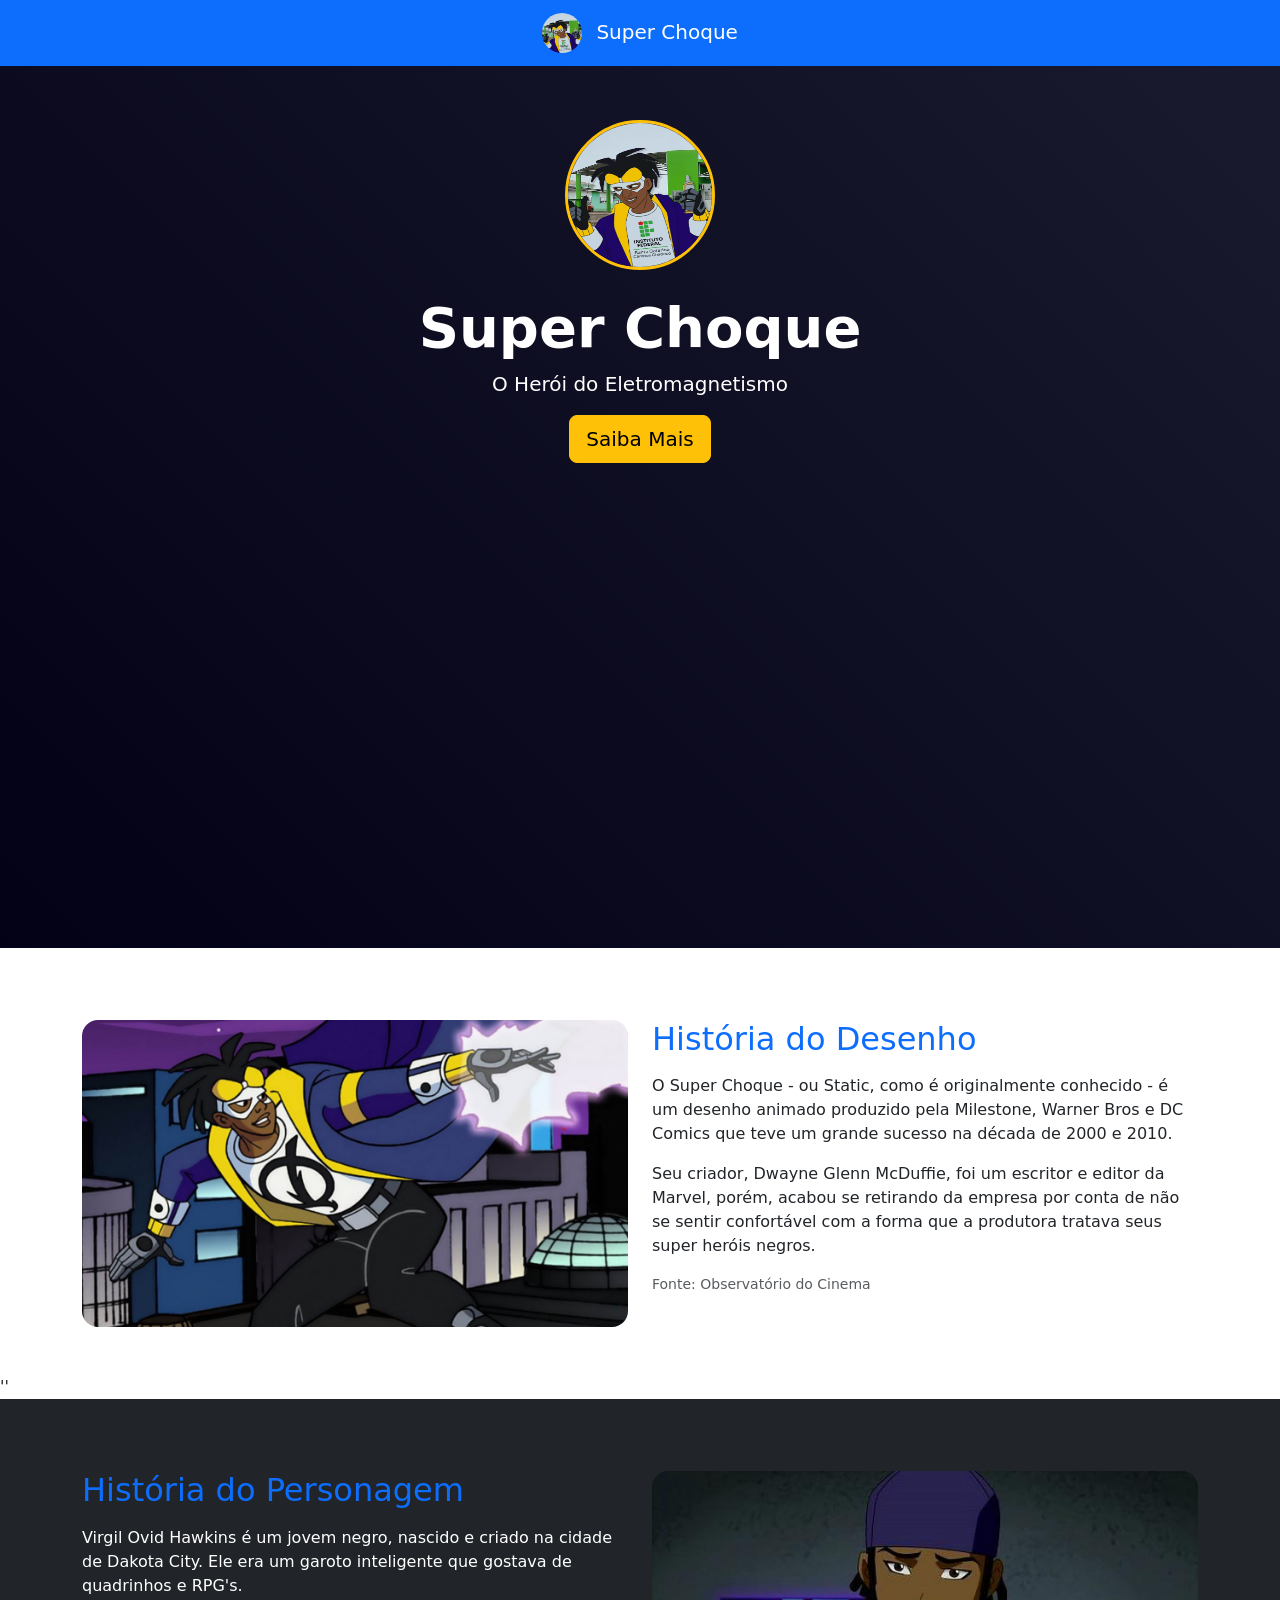
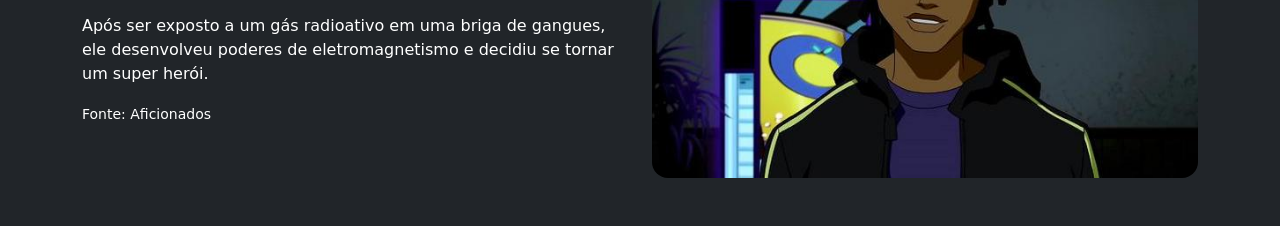
==== site_super_shock/index.html @ 92b4240c "16.3.26 - Super Choque" ====
<!doctype html>
<html lang="pt-br">

<head>
    <meta charset="utf-8">
    <meta name="viewport" content="width=device-width, initial-scale=1">
    <title>Super Choque</title>
    <link href="https://cdn.jsdelivr.net/npm/bootstrap@5.3.8/dist/css/bootstrap.min.css" rel="stylesheet"
        integrity="sha384-sRIl4kxILFvY47J16cr9ZwB07vP4J8+LH7qKQnuqkuIAvNWLzeN8tE5YBujZqJLB" crossorigin="anonymous">
    <link rel="stylesheet" href="css/style.css"/>
</head>

<body>

    <nav class="navbar navbar-dark bg-primary fixed-top">
        <div class="container">
            <a class="navbar-brand mx-auto">
                <img src="img/icone_tela_principal.png" alt="Ícone Super Choque" width="40" height="40"
                    class="rounded-circle me-2">
                Super Choque
            </a>
        </div>
    </nav>

    <header id="inicio" class="hero-section text-center text-white pt-5 mt-5 pb-5">
        <div class="container mt-4">
            <img class="hero-image rounded-circle mb-4" src="img/icone_tela_principal.png" alt="Ícone Super Choque">
            <h1 class="display-4 fw-bold"> Super Choque </h1>
            <p class="lead">O Herói do Eletromagnetismo</p>
            <a href="#" class="btn btn-warning btn-lg">Saiba Mais</a>
        </div>
    </header>

    <!-- História do Desenho -->

    <main>
        <section id="desenho" class="py-5">
            <div class="container">
                <div class="row mt-4">
                    
                    <div class="col-6">
                        <img src="img/historia.jpg" alt="História do Super Choque" class="img-fluid rounded-4 w-100">
                    </div>

                    <div class="col-6">
                        <h2 class="text-primary mb-3">História do Desenho</h2>
                        <p>
                            O Super Choque - ou Static, como é originalmente conhecido - é um desenho animado 
                            produzido pela Milestone, Warner Bros e DC Comics que teve um grande sucesso na 
                            década de 2000 e 2010.
                        </p>
                        <p>
                            Seu criador, Dwayne Glenn McDuffie, foi um escritor e editor da Marvel, porém, acabou se 
                            retirando da empresa por conta de não se sentir confortável com a forma que a 
                            produtora tratava seus super heróis negros.
                        </p>
                        <p class="text-muted small">
                            Fonte: Observatório do Cinema
                        </p>
                    </div>
                </div>
            </div>
        </section>''

        <!-- História do Personagem -->


        <section id="personagem" class="bg-dark text-white py-5">
            <div class="container">
                <div class="row mt-4">

                    <div class="col-6">
                        <h2 class="text-primary mb-3">História do Personagem</h2>
                        <p>
                            Virgil Ovid Hawkins é um jovem negro, nascido e criado na cidade de Dakota City.
                            Ele era um garoto inteligente que gostava de quadrinhos e RPG's. 
                        </p>

                        <p>
                            Após ser exposto a um gás radioativo em uma briga de gangues, ele desenvolveu 
                            poderes de eletromagnetismo e decidiu se tornar um super herói.
                        </p>
                        
                        <p class="text-muted">
                            <small class="text-white">Fonte: Aficionados</small>                     
                        </p>
                    </div>
                                        
                    <div class="col-6">
                        <img src="img/historia2.jpg" alt="História do Super Choque" class="img-fluid rounded-4 w-100">
                    </div>

                </div>
            </div>
        </section>
        
    </main>

    <script src="https://cdn.jsdelivr.net/npm/bootstrap@5.3.8/dist/js/bootstrap.bundle.min.js"
        integrity="sha384-FKyoEForCGlyvwx9Hj09JcYn3nv7wiPVlz7YYwJrWVcXK/BmnVDxM+D2scQbITxI"
        crossorigin="anonymous"></script>
</body>

</html>
---- site_super_shock/css/style.css ----
:root{
    --azul-escuro: #020115;
    --amarelo: #ffc107;

}

.hero-image {
    width: 150px;
    height: 150px;
    border: 3px solid var(--amarelo);
}

.hero-section {
    background: linear-gradient(45deg, var(--azul-escuro), #1a1a2e);
    min-height: 100vh;
}
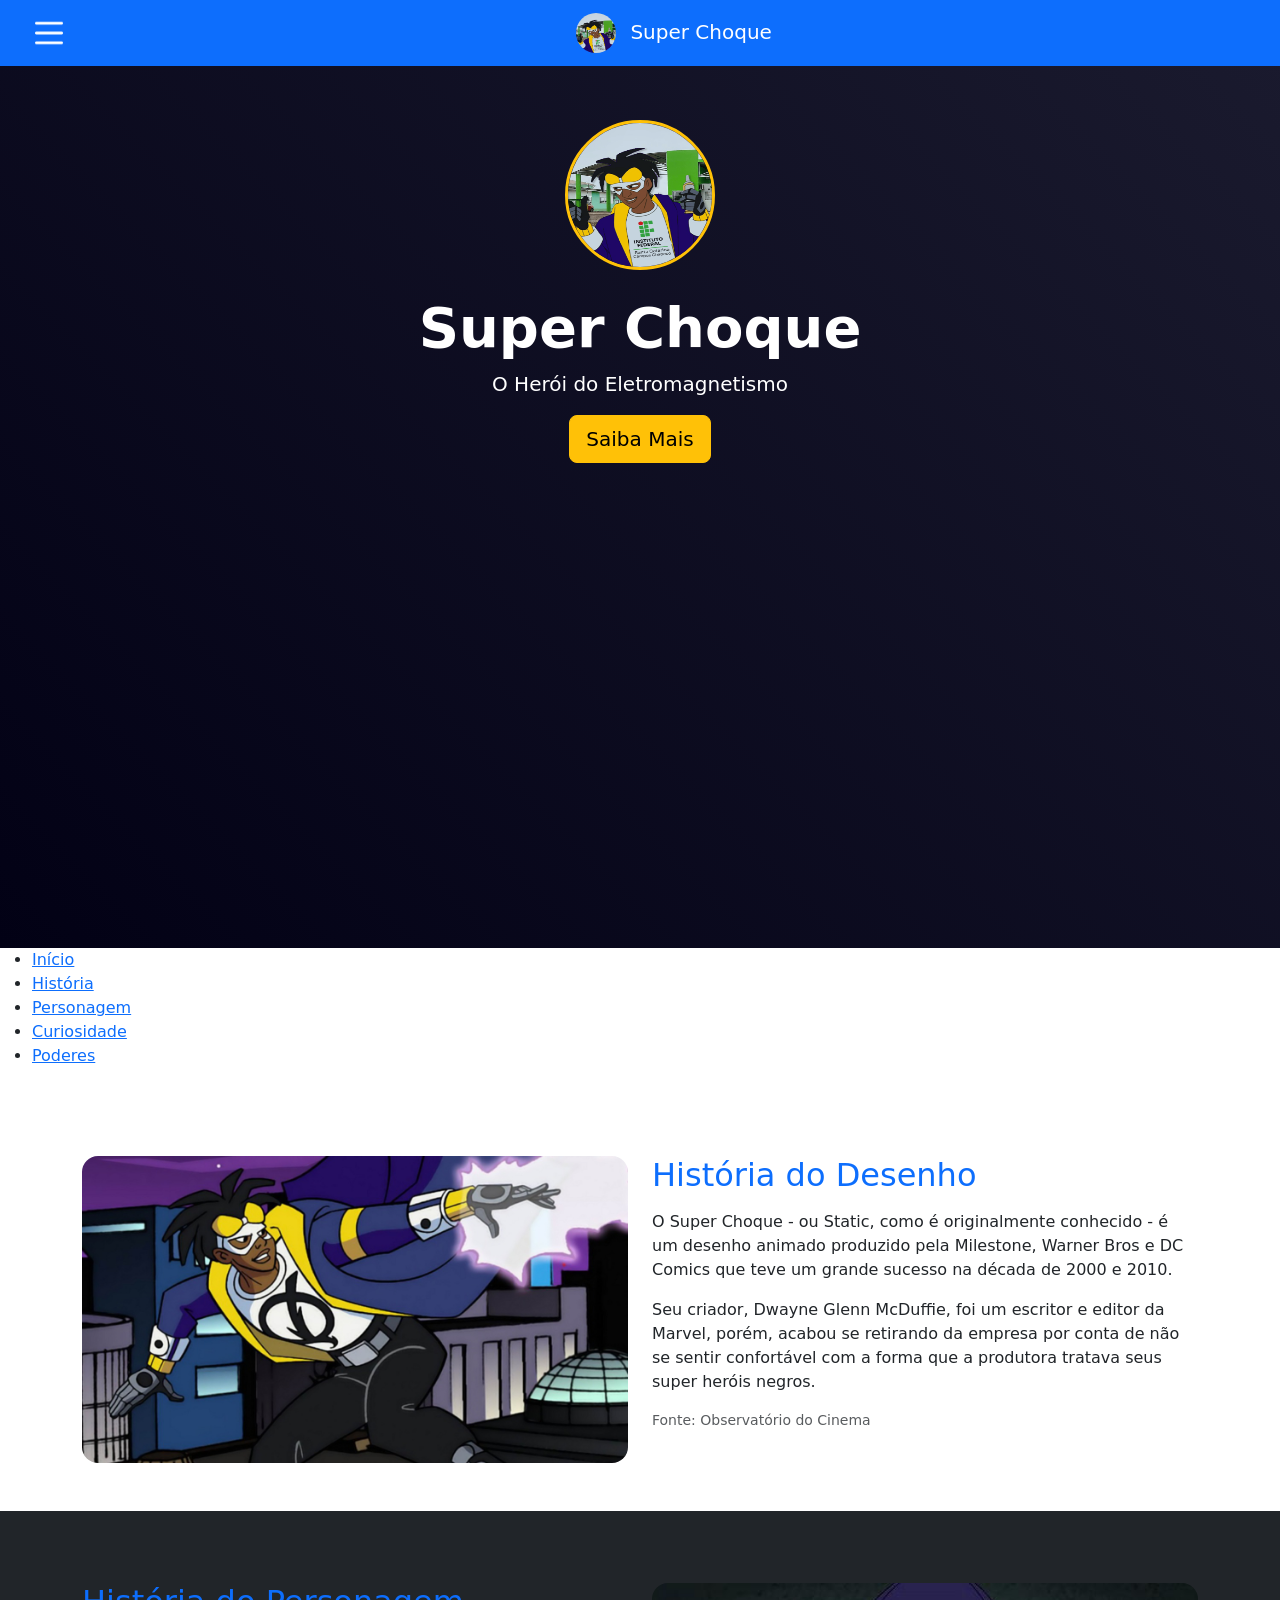
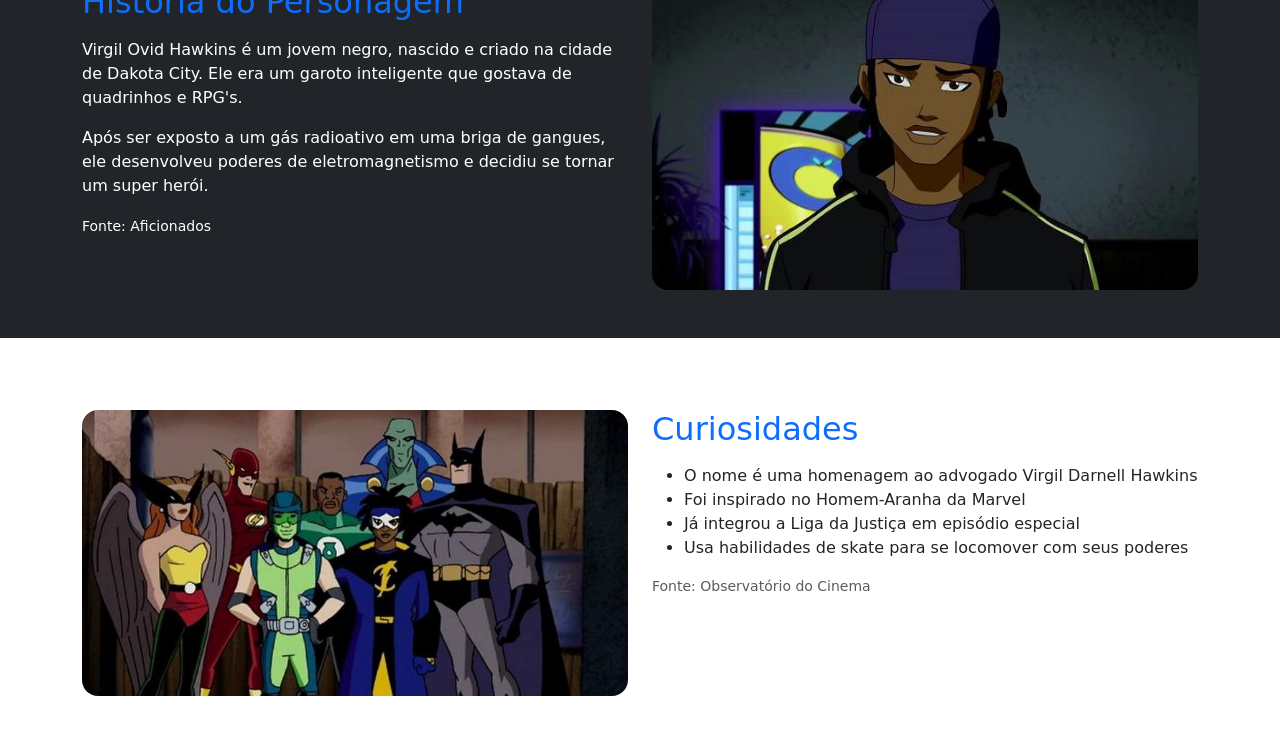
==== commit cee234e4: "23.3.26 - Add JS" ====
--- a/site_super_shock/index.html
+++ b/site_super_shock/index.html
@@ -1,26 +1,18 @@
 <!doctype html>
 <html lang="pt-br">
 
-<head>
+
+
+<body>
+    <head>
     <meta charset="utf-8">
     <meta name="viewport" content="width=device-width, initial-scale=1">
     <title>Super Choque</title>
     <link href="https://cdn.jsdelivr.net/npm/bootstrap@5.3.8/dist/css/bootstrap.min.css" rel="stylesheet"
         integrity="sha384-sRIl4kxILFvY47J16cr9ZwB07vP4J8+LH7qKQnuqkuIAvNWLzeN8tE5YBujZqJLB" crossorigin="anonymous">
-    <link rel="stylesheet" href="css/style.css"/>
-</head>
-
-<body>
-
-    <nav class="navbar navbar-dark bg-primary fixed-top">
-        <div class="container">
-            <a class="navbar-brand mx-auto">
-                <img src="img/icone_tela_principal.png" alt="Ícone Super Choque" width="40" height="40"
-                    class="rounded-circle me-2">
-                Super Choque
-            </a>
-        </div>
-    </nav>
+    <link rel="stylesheet" href="files/style.css" />
+    <script src="files/menu.js"></script>
+    </head>
 
     <header id="inicio" class="hero-section text-center text-white pt-5 mt-5 pb-5">
         <div class="container mt-4">
@@ -31,13 +23,40 @@
         </div>
     </header>
 
+    <!-- Menu de Navegação -->
+
+    <div id="menu-lateral" class="menu">
+        <ul>
+            <li><a href="#inicio">Início</a></li>
+            <li><a href="#historia">História</a></li>
+            <li><a href="#personagem">Personagem</a></li>
+            <li><a href="#curiosidade">Curiosidade</a></li>
+            <li><a href="#poderes">Poderes</a></li>
+        </ul>
+    </div>
+
+
+    <nav class="navbar navbar-dark bg-primary fixed-top">
+        <button class="btn-menu" onclick="showMenu()">
+            <img id="img-menu" src="img/icon-hamburger-menu.png" width="28" height="28" alt="menu" />
+        </button>
+        <div class="container">
+
+            <a class="navbar-brand mx-auto" href="#">
+                <img src="img/icone_tela_principal.png" width="40" height="40" alt="Super Choque"
+                    class="rounded-circle me-2" />
+                Super Choque
+            </a>
+        </div>
+    </nav>
+
     <!-- História do Desenho -->
 
     <main>
         <section id="desenho" class="py-5">
             <div class="container">
                 <div class="row mt-4">
-                    
+
                     <div class="col-6">
                         <img src="img/historia.jpg" alt="História do Super Choque" class="img-fluid rounded-4 w-100">
                     </div>
@@ -45,13 +64,13 @@
                     <div class="col-6">
                         <h2 class="text-primary mb-3">História do Desenho</h2>
                         <p>
-                            O Super Choque - ou Static, como é originalmente conhecido - é um desenho animado 
-                            produzido pela Milestone, Warner Bros e DC Comics que teve um grande sucesso na 
+                            O Super Choque - ou Static, como é originalmente conhecido - é um desenho animado
+                            produzido pela Milestone, Warner Bros e DC Comics que teve um grande sucesso na
                             década de 2000 e 2010.
                         </p>
                         <p>
-                            Seu criador, Dwayne Glenn McDuffie, foi um escritor e editor da Marvel, porém, acabou se 
-                            retirando da empresa por conta de não se sentir confortável com a forma que a 
+                            Seu criador, Dwayne Glenn McDuffie, foi um escritor e editor da Marvel, porém, acabou se
+                            retirando da empresa por conta de não se sentir confortável com a forma que a
                             produtora tratava seus super heróis negros.
                         </p>
                         <p class="text-muted small">
@@ -60,7 +79,7 @@
                     </div>
                 </div>
             </div>
-        </section>''
+        </section>
 
         <!-- História do Personagem -->
 
@@ -73,19 +92,19 @@
                         <h2 class="text-primary mb-3">História do Personagem</h2>
                         <p>
                             Virgil Ovid Hawkins é um jovem negro, nascido e criado na cidade de Dakota City.
-                            Ele era um garoto inteligente que gostava de quadrinhos e RPG's. 
+                            Ele era um garoto inteligente que gostava de quadrinhos e RPG's.
                         </p>
 
                         <p>
-                            Após ser exposto a um gás radioativo em uma briga de gangues, ele desenvolveu 
+                            Após ser exposto a um gás radioativo em uma briga de gangues, ele desenvolveu
                             poderes de eletromagnetismo e decidiu se tornar um super herói.
                         </p>
-                        
+
                         <p class="text-muted">
-                            <small class="text-white">Fonte: Aficionados</small>                     
+                            <small class="text-white">Fonte: Aficionados</small>
                         </p>
                     </div>
-                                        
+
                     <div class="col-6">
                         <img src="img/historia2.jpg" alt="História do Super Choque" class="img-fluid rounded-4 w-100">
                     </div>
@@ -93,7 +112,33 @@
                 </div>
             </div>
         </section>
-        
+
+        <!-- Curiosidades -->
+        <section id="curiosidades" class="py-5">
+            <div class="container">
+                <div class="row mt-4">
+
+                    <div class="col-6">
+                        <img src="img/curiosidades.jpeg" alt="Curiosidades" class="img-fluid rounded-4 w-100">
+                    </div>
+
+                    <div class="col-6">
+                        <h2 class="text-primary mb-3">Curiosidades</h2>
+                        <p>
+                        <ul>
+                            <li>O nome é uma homenagem ao advogado Virgil Darnell Hawkins</li>
+                            <li>Foi inspirado no Homem-Aranha da Marvel</li>
+                            <li>Já integrou a Liga da Justiça em episódio especial</li>
+                            <li>Usa habilidades de skate para se locomover com seus poderes</li>
+                        </ul>
+                        </p>
+                        <p class="text-muted small">Fonte: Observatório do Cinema</p>
+                    </div>
+                </div>
+            </div>
+        </section>
+
+
     </main>
 
     <script src="https://cdn.jsdelivr.net/npm/bootstrap@5.3.8/dist/js/bootstrap.bundle.min.js"
--- a/site_super_shock/files/style.css
+++ b/site_super_shock/files/style.css
@@ -0,0 +1,59 @@
+:root {
+    --azul-escuro: #020115;
+    --amarelo: #ffc107;
+}
+
+.hero-image {
+    width: 150px;
+    height: 150px;
+    border: 3px solid var(--amarelo);
+}
+
+.hero-section {
+    background: linear-gradient(45deg, var(--azul-escuro), #1a1a2e);
+    min-height: 100vh;
+}
+
+
+.btn-menu {
+    background: none;
+    border: none;
+    padding: 5px;
+    margin-left:30px;
+    
+}
+
+
+.menu-lateral {
+    position: fixed;
+    top: 0;
+    left: 250px;
+    width: 250px;
+    height: 100%;
+    background: var(--azul-escuro);
+    transition: left 0.3s;
+    padding-top: 80px;
+    z-index: 1000;
+    
+
+}
+
+.menu-lateral.ativa {
+    left: 0;
+}
+
+
+.menu-lateral ul {
+    list-style: none;
+    padding: 0;
+    margin: 0;
+}
+
+
+.menu-lateral a {
+    color: white;
+    text-decoration: none;
+    display: block;
+    padding: 15px 20px;
+    border-bottom: 1px solid #1a1a2e;
+}
